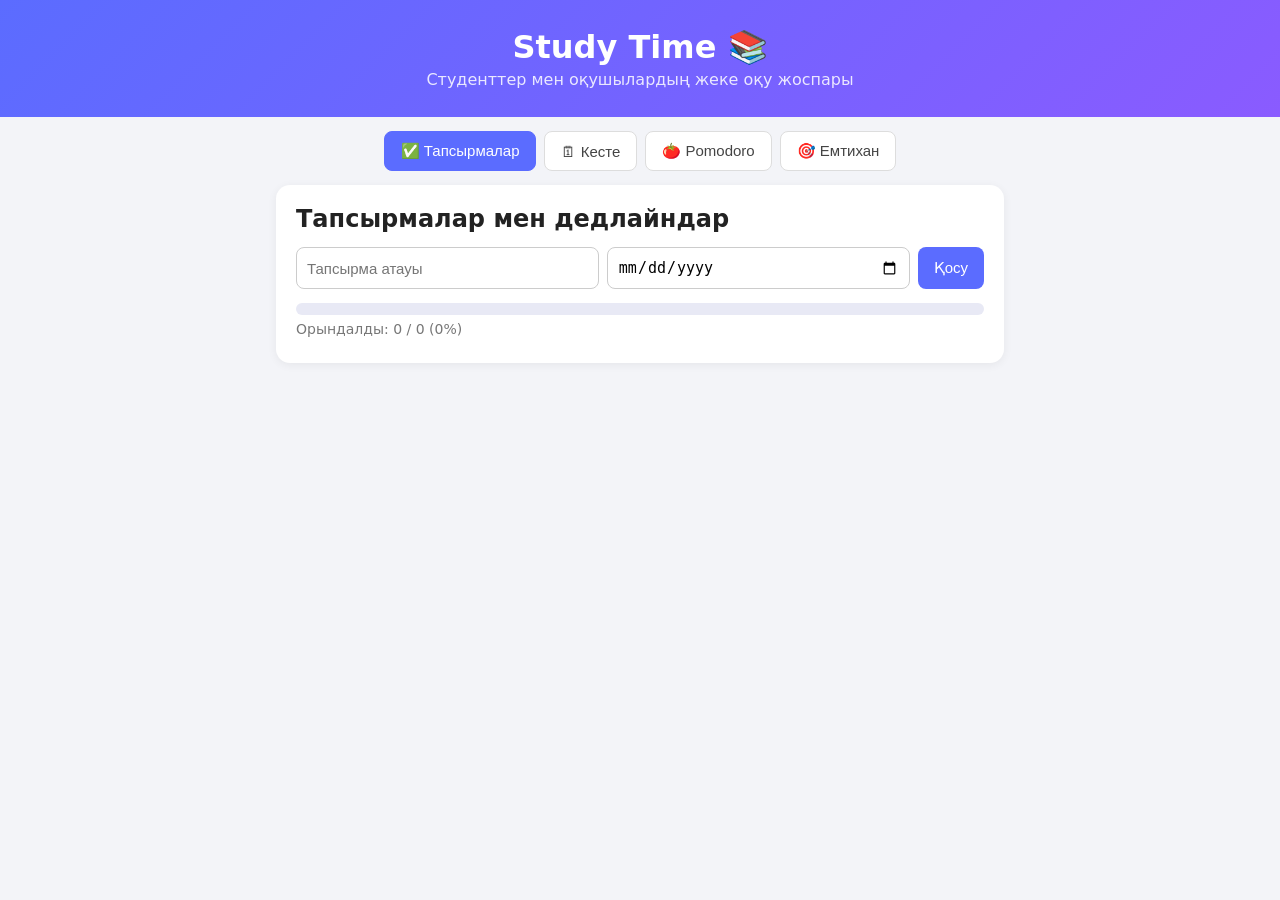
==== index.html @ 01453b01 "Add files via upload" ====
<!DOCTYPE html>
<html lang="kk">
<head>
  <meta charset="UTF-8">
  <meta name="viewport" content="width=device-width, initial-scale=1">
  <title>Study Time 📚</title>
  <link rel="stylesheet" href="style.css">
</head>
<body>
  <header>
    <h1>Study Time 📚</h1>
    <p>Студенттер мен оқушылардың жеке оқу жоспары</p>
  </header>

  <nav>
    <button data-tab="tasks" class="active">✅ Тапсырмалар</button>
    <button data-tab="schedule">🗓 Кесте</button>
    <button data-tab="pomodoro">🍅 Pomodoro</button>
    <button data-tab="exams">🎯 Емтихан</button>
  </nav>

  <main>
    <!-- Тапсырмалар және дедлайндар -->
    <section id="tasks" class="tab active">
      <h2>Тапсырмалар мен дедлайндар</h2>
      <div class="row">
        <input id="taskTitle" placeholder="Тапсырма атауы">
        <input id="taskDate" type="date">
        <button id="addTask">Қосу</button>
      </div>
      <div class="bar"><div id="taskBar"></div></div>
      <p id="taskStat" class="muted"></p>
      <ul id="taskList"></ul>
    </section>

    <!-- Сабақ кестесі -->
    <section id="schedule" class="tab">
      <h2>Сабақ кестесі</h2>
      <div class="row">
        <select id="schDay">
          <option>Дүйсенбі</option><option>Сейсенбі</option><option>Сәрсенбі</option>
          <option>Бейсенбі</option><option>Жұма</option><option>Сенбі</option>
        </select>
        <input id="schTime" type="time">
        <input id="schSubject" placeholder="Пән">
        <button id="addLesson">Қосу</button>
      </div>
      <div id="scheduleGrid"></div>
    </section>

    <!-- Pomodoro -->
    <section id="pomodoro" class="tab">
      <h2>Pomodoro таймері</h2>
      <div class="row center">
        <button class="mode active" data-min="25">Жұмыс 25</button>
        <button class="mode" data-min="5">Үзіліс 5</button>
        <button class="mode" data-min="15">Ұзақ 15</button>
      </div>
      <div id="timer">25:00</div>
      <div class="row center">
        <button id="startBtn">▶ Бастау</button>
        <button id="resetBtn" class="ghost">⟲ Қайта</button>
      </div>
      <p class="muted center">Бүгін аяқталған сессия: <b id="sessions">0</b></p>
    </section>

    <!-- Емтихан прогресі -->
    <section id="exams" class="tab">
      <h2>Емтиханға дайындық</h2>
      <div class="row">
        <input id="exSubject" placeholder="Пән">
        <input id="exDate" type="date">
        <input id="exTopics" type="number" min="1" placeholder="Тақырып саны">
        <button id="addExam">Қосу</button>
      </div>
      <div id="examList"></div>
    </section>
  </main>

  <script src="script.js"></script>
</body>
</html>
---- style.css ----
* { box-sizing: border-box; margin: 0; padding: 0; }
body { font-family: system-ui, sans-serif; background: #f3f4f8; color: #222; min-height: 100vh; }
header { background: linear-gradient(135deg, #5b6cff, #8a5bff); color: #fff; text-align: center; padding: 28px 16px; }
header p { opacity: .85; margin-top: 4px; }
nav { display: flex; justify-content: center; flex-wrap: wrap; gap: 8px; padding: 14px; }
nav button { background: #fff; color: #444; border: 1px solid #ddd; }
nav button.active { background: #5b6cff; color: #fff; border-color: #5b6cff; }
main { max-width: 760px; margin: 0 auto; padding: 0 16px 40px; }
.tab { display: none; background: #fff; border-radius: 14px; padding: 20px; box-shadow: 0 2px 10px rgba(0,0,0,.06); }
.tab.active { display: block; }
h2 { margin-bottom: 14px; }
.row { display: flex; gap: 8px; flex-wrap: wrap; margin-bottom: 14px; }
.row.center { justify-content: center; }
input, select { padding: 10px; border: 1px solid #ccc; border-radius: 8px; font-size: 15px; flex: 1; min-width: 120px; }
button { padding: 10px 16px; border: none; border-radius: 8px; background: #5b6cff; color: #fff; font-size: 15px; cursor: pointer; }
button:hover { opacity: .9; }
button.ghost { background: #e8e9f5; color: #333; }
.mode { background: #e8e9f5; color: #333; }
.mode.active { background: #5b6cff; color: #fff; }
.muted { color: #777; font-size: 14px; margin: 6px 0; }
.center { text-align: center; }
ul { list-style: none; }
li { display: flex; align-items: center; gap: 10px; padding: 10px; border-bottom: 1px solid #eee; }
li.done span { text-decoration: line-through; color: #999; }
li span { flex: 1; }
li small { color: #888; }
li small.late { color: #e53935; font-weight: 600; }
li input[type=checkbox] { flex: none; min-width: 0; width: 18px; height: 18px; }
.del { background: none; color: #e53935; padding: 4px 8px; }
.bar { background: #e8e9f5; border-radius: 99px; height: 12px; overflow: hidden; }
.bar div { height: 100%; width: 0; background: #43c27a; transition: width .3s; }
#scheduleGrid { display: grid; grid-template-columns: repeat(auto-fit, minmax(200px, 1fr)); gap: 12px; }
.day { background: #f7f8ff; border-radius: 10px; padding: 12px; }
.day h3 { font-size: 15px; margin-bottom: 8px; color: #5b6cff; }
.lesson { display: flex; justify-content: space-between; font-size: 14px; padding: 4px 0; }
#timer { font-size: 72px; font-weight: 700; text-align: center; margin: 20px 0; font-variant-numeric: tabular-nums; }
.exam { background: #f7f8ff; border-radius: 10px; padding: 14px; margin-bottom: 12px; }
.exam .top { display: flex; justify-content: space-between; align-items: center; margin-bottom: 8px; }
.exam .row { margin: 10px 0 0; }
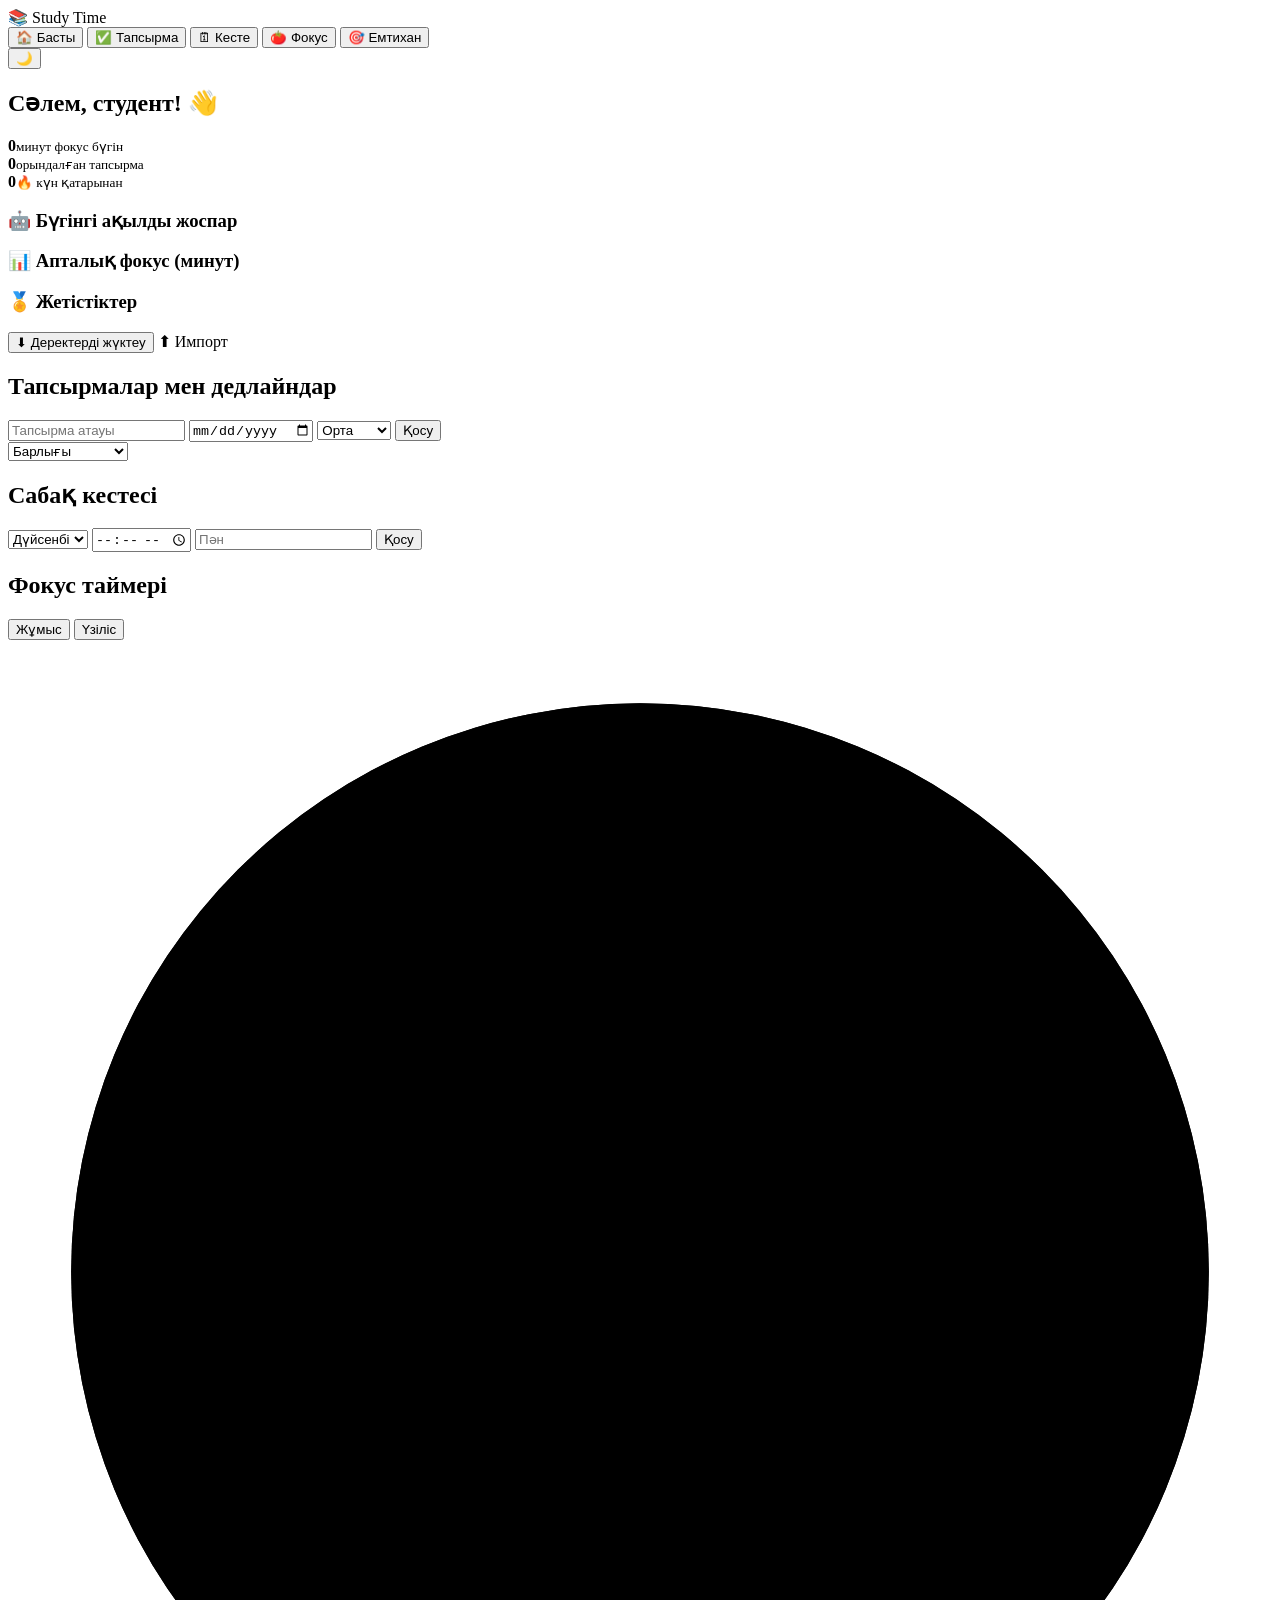
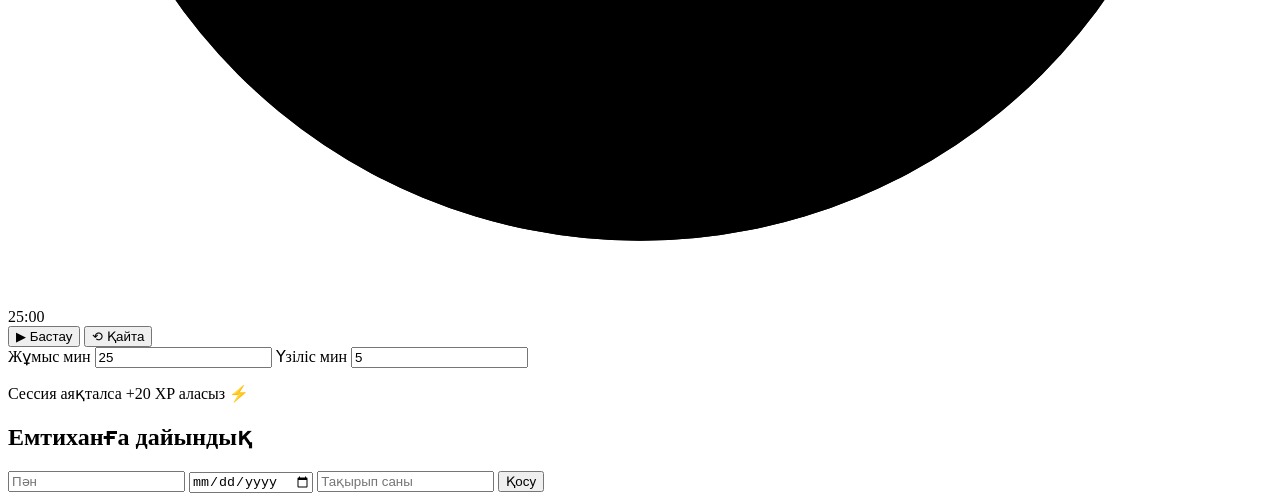
==== commit e6b2e96f: "Rename index (1).html to index.html" ====
--- a/index.html
+++ b/index.html
@@ -1,82 +1,113 @@
 <!DOCTYPE html>
 <html lang="kk">
 <head>
-  <meta charset="UTF-8">
-  <meta name="viewport" content="width=device-width, initial-scale=1">
-  <title>Study Time 📚</title>
-  <link rel="stylesheet" href="style.css">
+<meta charset="UTF-8">
+<meta name="viewport" content="width=device-width, initial-scale=1">
+<title>Study Time 📚</title>
+<link rel="stylesheet" href="style.css">
 </head>
 <body>
-  <header>
-    <h1>Study Time 📚</h1>
-    <p>Студенттер мен оқушылардың жеке оқу жоспары</p>
-  </header>
+<aside>
+  <div class="logo">📚 Study Time</div>
+  <nav>
+    <button data-t="home" class="on">🏠 <span>Басты</span></button>
+    <button data-t="tasks">✅ <span>Тапсырма</span></button>
+    <button data-t="sched">🗓 <span>Кесте</span></button>
+    <button data-t="focus">🍅 <span>Фокус</span></button>
+    <button data-t="exams">🎯 <span>Емтихан</span></button>
+  </nav>
+  <button id="theme" class="ghost">🌙</button>
+</aside>
 
-  <nav>
-    <button data-tab="tasks" class="active">✅ Тапсырмалар</button>
-    <button data-tab="schedule">🗓 Кесте</button>
-    <button data-tab="pomodoro">🍅 Pomodoro</button>
-    <button data-tab="exams">🎯 Емтихан</button>
-  </nav>
+<main>
+  <!-- Басты бет -->
+  <section id="home" class="tab on">
+    <div class="card hero">
+      <div><h2>Сәлем, студент! 👋</h2><p id="lvl"></p></div>
+      <div class="bar"><div id="xpbar"></div></div>
+    </div>
+    <div class="stats">
+      <div class="card"><b id="sFocus">0</b><small>минут фокус бүгін</small></div>
+      <div class="card"><b id="sDone">0</b><small>орындалған тапсырма</small></div>
+      <div class="card"><b id="sStreak">0</b><small>🔥 күн қатарынан</small></div>
+    </div>
+    <div class="card"><h3>🤖 Бүгінгі ақылды жоспар</h3><ul id="plan"></ul></div>
+    <div class="card"><h3>📊 Апталық фокус (минут)</h3><div id="chart"></div></div>
+    <div class="card"><h3>🏅 Жетістіктер</h3><div id="badges"></div></div>
+    <div class="row">
+      <button id="exp" class="ghost">⬇ Деректерді жүктеу</button>
+      <label class="btn ghost">⬆ Импорт<input type="file" id="imp" accept=".json" hidden></label>
+    </div>
+  </section>
 
-  <main>
-    <!-- Тапсырмалар және дедлайндар -->
-    <section id="tasks" class="tab active">
+  <!-- Тапсырмалар -->
+  <section id="tasks" class="tab">
+    <div class="card">
       <h2>Тапсырмалар мен дедлайндар</h2>
       <div class="row">
-        <input id="taskTitle" placeholder="Тапсырма атауы">
-        <input id="taskDate" type="date">
+        <input id="tTitle" placeholder="Тапсырма атауы">
+        <input id="tDate" type="date">
+        <select id="tPrio"><option value="h">Жоғары</option><option value="m" selected>Орта</option><option value="l">Төмен</option></select>
         <button id="addTask">Қосу</button>
       </div>
-      <div class="bar"><div id="taskBar"></div></div>
-      <p id="taskStat" class="muted"></p>
+      <select id="filter"><option value="all">Барлығы</option><option value="active">Орындалмаған</option><option value="done">Орындалған</option></select>
       <ul id="taskList"></ul>
-    </section>
+    </div>
+  </section>
 
-    <!-- Сабақ кестесі -->
-    <section id="schedule" class="tab">
+  <!-- Кесте -->
+  <section id="sched" class="tab">
+    <div class="card">
       <h2>Сабақ кестесі</h2>
       <div class="row">
-        <select id="schDay">
-          <option>Дүйсенбі</option><option>Сейсенбі</option><option>Сәрсенбі</option>
-          <option>Бейсенбі</option><option>Жұма</option><option>Сенбі</option>
-        </select>
-        <input id="schTime" type="time">
-        <input id="schSubject" placeholder="Пән">
-        <button id="addLesson">Қосу</button>
+        <select id="sDay"><option>Дүйсенбі</option><option>Сейсенбі</option><option>Сәрсенбі</option><option>Бейсенбі</option><option>Жұма</option><option>Сенбі</option></select>
+        <input id="sTime" type="time">
+        <input id="sSub" placeholder="Пән">
+        <button id="addLes">Қосу</button>
       </div>
-      <div id="scheduleGrid"></div>
-    </section>
+      <div id="grid"></div>
+    </div>
+  </section>
 
-    <!-- Pomodoro -->
-    <section id="pomodoro" class="tab">
-      <h2>Pomodoro таймері</h2>
+  <!-- Фокус -->
+  <section id="focus" class="tab">
+    <div class="card center">
+      <h2>Фокус таймері</h2>
       <div class="row center">
-        <button class="mode active" data-min="25">Жұмыс 25</button>
-        <button class="mode" data-min="5">Үзіліс 5</button>
-        <button class="mode" data-min="15">Ұзақ 15</button>
+        <button class="mode on" data-m="w">Жұмыс</button>
+        <button class="mode" data-m="b">Үзіліс</button>
       </div>
-      <div id="timer">25:00</div>
+      <div class="ringbox">
+        <svg viewBox="0 0 200 200"><circle class="rbg" cx="100" cy="100" r="90"/><circle id="ring" cx="100" cy="100" r="90" transform="rotate(-90 100 100)"/></svg>
+        <div id="timer">25:00</div>
+      </div>
       <div class="row center">
-        <button id="startBtn">▶ Бастау</button>
-        <button id="resetBtn" class="ghost">⟲ Қайта</button>
+        <button id="start">▶ Бастау</button>
+        <button id="reset" class="ghost">⟲ Қайта</button>
       </div>
-      <p class="muted center">Бүгін аяқталған сессия: <b id="sessions">0</b></p>
-    </section>
+      <div class="row center">
+        <label>Жұмыс мин <input id="wMin" type="number" min="1" value="25"></label>
+        <label>Үзіліс мин <input id="bMin" type="number" min="1" value="5"></label>
+      </div>
+      <p class="muted">Сессия аяқталса +20 XP аласыз ⚡</p>
+    </div>
+  </section>
 
-    <!-- Емтихан прогресі -->
-    <section id="exams" class="tab">
+  <!-- Емтихан -->
+  <section id="exams" class="tab">
+    <div class="card">
       <h2>Емтиханға дайындық</h2>
       <div class="row">
-        <input id="exSubject" placeholder="Пән">
-        <input id="exDate" type="date">
-        <input id="exTopics" type="number" min="1" placeholder="Тақырып саны">
+        <input id="eSub" placeholder="Пән">
+        <input id="eDate" type="date">
+        <input id="eTop" type="number" min="1" placeholder="Тақырып саны">
         <button id="addExam">Қосу</button>
       </div>
       <div id="examList"></div>
-    </section>
-  </main>
-
-  <script src="script.js"></script>
+    </div>
+  </section>
+</main>
+<div id="toast"></div>
+<script src="script.js"></script>
 </body>
 </html>
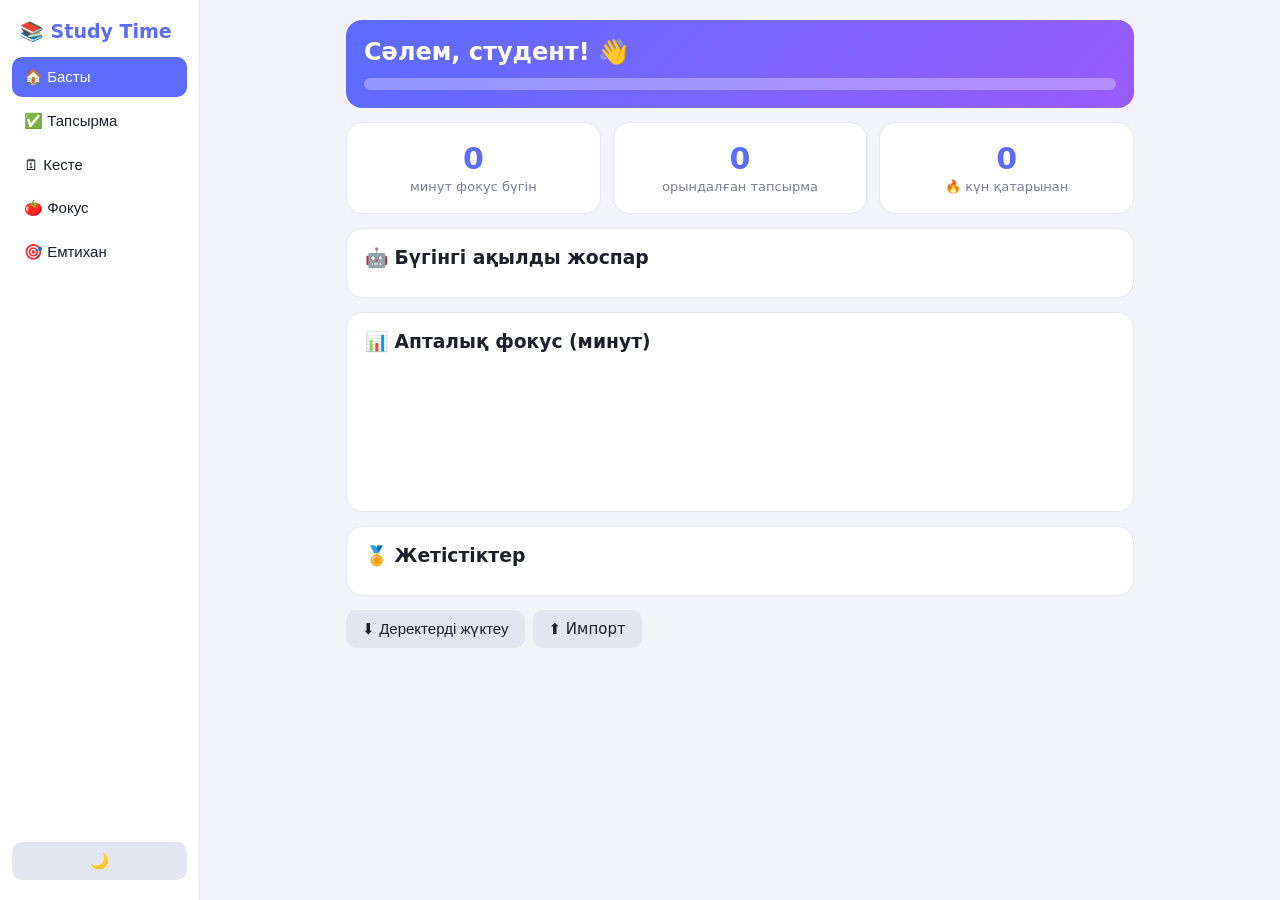
==== commit 2ee2865e: "Rename index (1).html to index.html" ====
--- a/index.html
+++ b/index.html
@@ -4,7 +4,7 @@
 <meta charset="UTF-8">
 <meta name="viewport" content="width=device-width, initial-scale=1">
 <title>Study Time 📚</title>
-<link rel="stylesheet" href="style.css">
+<link rel="stylesheet" href="app.css">
 </head>
 <body>
 <aside>
@@ -108,6 +108,6 @@
   </section>
 </main>
 <div id="toast"></div>
-<script src="script.js"></script>
+<script src="app.js"></script>
 </body>
 </html>
--- a/app.css
+++ b/app.css
@@ -0,0 +1,40 @@
+:root{--bg:#f3f4fa;--card:#fff;--tx:#1d1f2b;--mu:#7b7f93;--pr:#5b6cff;--br:#e3e5f1;--ok:#34c47c;--bad:#e5484d}
+[data-theme=dark]{--bg:#12141d;--card:#1c1f2e;--tx:#eceefb;--mu:#8e93ad;--br:#2b2f45}
+*{box-sizing:border-box;margin:0;padding:0}
+body{font-family:system-ui,sans-serif;background:var(--bg);color:var(--tx);display:flex;min-height:100vh}
+aside{width:200px;background:var(--card);border-right:1px solid var(--br);padding:20px 12px;display:flex;flex-direction:column;gap:14px;position:sticky;top:0;height:100vh}
+.logo{font-weight:800;font-size:19px;color:var(--pr);padding:0 8px}
+nav{display:flex;flex-direction:column;gap:4px;flex:1}
+nav button{background:none;color:var(--tx);text-align:left;padding:11px 12px}
+nav button.on{background:var(--pr);color:#fff}
+main{flex:1;max-width:820px;margin:0 auto;padding:20px 16px 90px}
+.tab{display:none;flex-direction:column;gap:14px}.tab.on{display:flex}
+.card{background:var(--card);border:1px solid var(--br);border-radius:16px;padding:18px}
+.hero{background:linear-gradient(135deg,#5b6cff,#9a5bff);color:#fff;border:0}
+.hero .bar{background:rgba(255,255,255,.3);margin-top:12px}
+h2{margin-bottom:12px}h3{margin-bottom:10px}
+.stats{display:grid;grid-template-columns:repeat(3,1fr);gap:12px}
+.stats .card{text-align:center}.stats b{display:block;font-size:30px;color:var(--pr)}
+small,.muted{color:var(--mu);font-size:13px}
+.row{display:flex;gap:8px;flex-wrap:wrap;margin-bottom:12px}.row.center{justify-content:center;align-items:center}
+input,select{padding:10px;border:1px solid var(--br);border-radius:10px;background:var(--bg);color:var(--tx);font-size:15px;flex:1;min-width:110px}
+button,.btn{padding:10px 16px;border:0;border-radius:10px;background:var(--pr);color:#fff;font-size:15px;cursor:pointer}
+button.ghost,.btn.ghost,.mode{background:var(--br);color:var(--tx)}.mode.on{background:var(--pr);color:#fff}
+.btn{display:inline-block}
+.bar{height:12px;background:var(--br);border-radius:99px;overflow:hidden}.bar div{height:100%;background:var(--ok);width:0;transition:width .4s}
+ul{list-style:none}li{display:flex;align-items:center;gap:10px;padding:10px 4px;border-bottom:1px solid var(--br)}
+li span{flex:1}li.done span{text-decoration:line-through;color:var(--mu)}li input[type=checkbox]{flex:none;min-width:0;width:18px;height:18px}
+.p{font-style:normal;font-size:12px;padding:2px 8px;border-radius:99px;background:var(--br)}.p.h{background:#ffe0e1;color:var(--bad)}.p.m{background:#fff1d6;color:#b7791f}.p.l{background:#dcf5e8;color:#1f8a55}
+.late{color:var(--bad);font-weight:700}.x{background:none;color:var(--bad);padding:4px 8px}
+#chart{display:flex;gap:10px;align-items:flex-end;height:130px}.col{flex:1;height:100%;display:flex;flex-direction:column;justify-content:flex-end;align-items:center;gap:4px}
+.col .bar2{width:100%;background:var(--pr);border-radius:6px 6px 0 0;min-height:3px;transition:height .4s}
+#badges{display:flex;flex-wrap:wrap;gap:8px}.b{padding:6px 12px;border-radius:99px;background:var(--br);opacity:.45;font-size:14px}.b.on{opacity:1;background:#fff1d6;color:#8a5a00}
+#grid{display:grid;grid-template-columns:repeat(auto-fit,minmax(190px,1fr));gap:10px}
+.day{background:var(--bg);border-radius:12px;padding:12px}.day h4{color:var(--pr);margin-bottom:6px}.les{display:flex;justify-content:space-between;font-size:14px;padding:3px 0}
+.center{text-align:center}.ringbox{position:relative;width:240px;margin:18px auto}
+#ring{fill:none;stroke:var(--pr);stroke-width:10;stroke-linecap:round;stroke-dasharray:565.5;stroke-dashoffset:0;transition:stroke-dashoffset .3s linear}.rbg{fill:none;stroke:var(--br);stroke-width:10}
+#timer{position:absolute;inset:0;display:flex;align-items:center;justify-content:center;font-size:52px;font-weight:700;font-variant-numeric:tabular-nums}
+label{display:flex;align-items:center;gap:6px;font-size:14px}label input{width:70px;min-width:0;flex:none}
+.ex{background:var(--bg);border-radius:12px;padding:14px;margin-bottom:10px}.ex .t{display:flex;justify-content:space-between;align-items:center;margin-bottom:8px}.ex .row{margin:10px 0 0;align-items:center}
+#toast{position:fixed;bottom:80px;left:50%;transform:translate(-50%,20px);background:#1d1f2b;color:#fff;padding:10px 18px;border-radius:99px;opacity:0;transition:.3s;pointer-events:none}#toast.show{opacity:1;transform:translate(-50%,0)}
+@media(max-width:700px){body{flex-direction:column}aside{width:100%;height:auto;position:fixed;bottom:0;top:auto;z-index:5;flex-direction:row;padding:6px;border-top:1px solid var(--br)}.logo,nav span{display:none}nav{flex-direction:row;justify-content:space-around}nav button{padding:10px 14px;font-size:20px}#theme{padding:8px}}
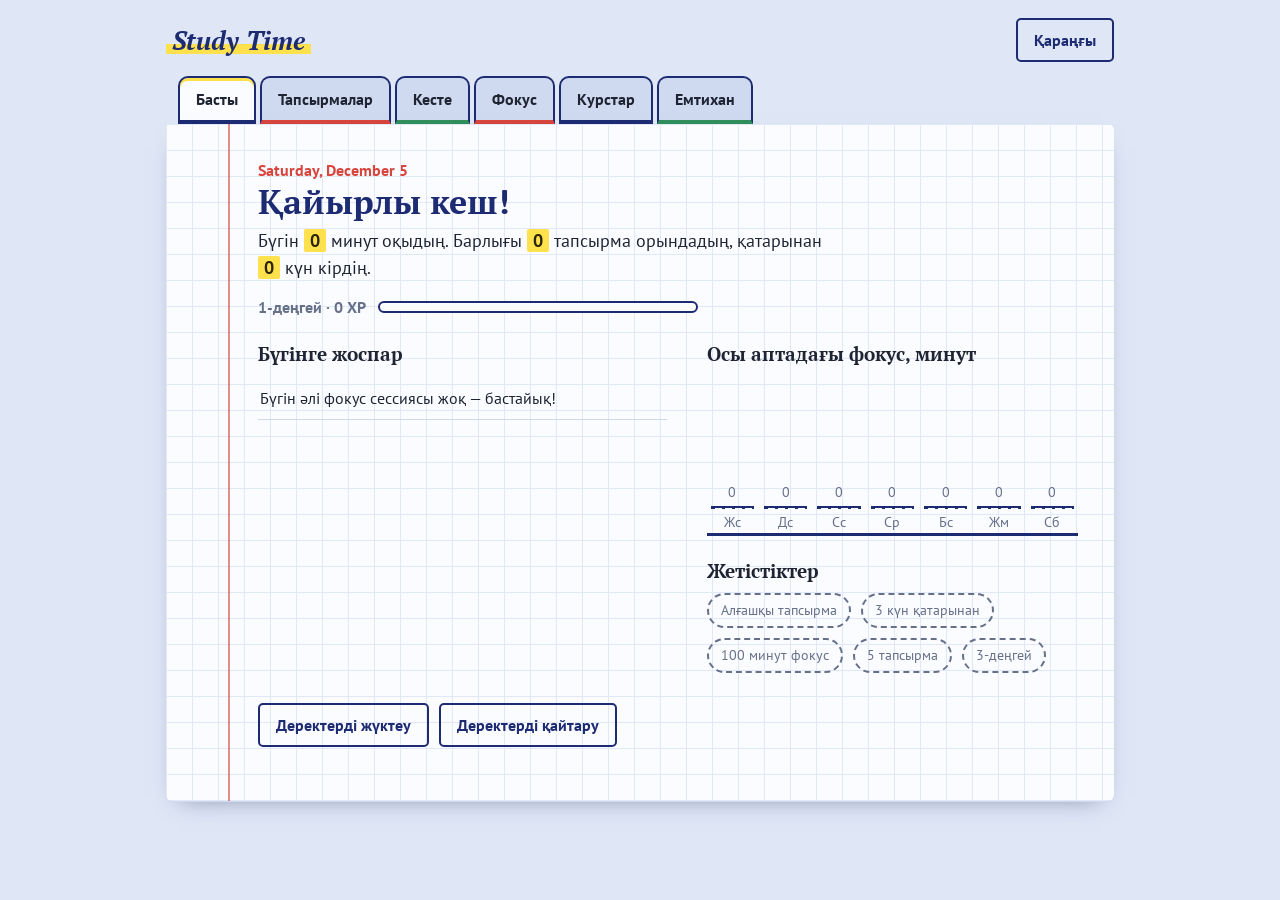
==== commit f2025b93: "Rename index (1).html to index.html" ====
--- a/index.html
+++ b/index.html
@@ -3,62 +3,65 @@
 <head>
 <meta charset="UTF-8">
 <meta name="viewport" content="width=device-width, initial-scale=1">
-<title>Study Time 📚</title>
+<title>Study Time</title>
+<link href="https://fonts.googleapis.com/css2?family=PT+Sans:wght@400;700&family=PT+Serif:ital,wght@0,700;1,700&display=swap" rel="stylesheet">
 <link rel="stylesheet" href="app.css">
 </head>
 <body>
-<aside>
-  <div class="logo">📚 Study Time</div>
+<div class="desk">
+  <header class="top">
+    <div class="logo">Study Time</div>
+    <button id="theme" class="ghost">Қараңғы</button>
+  </header>
   <nav>
-    <button data-t="home" class="on">🏠 <span>Басты</span></button>
-    <button data-t="tasks">✅ <span>Тапсырма</span></button>
-    <button data-t="sched">🗓 <span>Кесте</span></button>
-    <button data-t="focus">🍅 <span>Фокус</span></button>
-    <button data-t="exams">🎯 <span>Емтихан</span></button>
+    <button data-t="home" class="on">Басты</button>
+    <button data-t="tasks">Тапсырмалар</button>
+    <button data-t="sched">Кесте</button>
+    <button data-t="focus">Фокус</button>
+    <button data-t="courses">Курстар</button>
+    <button data-t="exams">Емтихан</button>
   </nav>
-  <button id="theme" class="ghost">🌙</button>
-</aside>
 
-<main>
-  <!-- Басты бет -->
-  <section id="home" class="tab on">
-    <div class="card hero">
-      <div><h2>Сәлем, студент! 👋</h2><p id="lvl"></p></div>
-      <div class="bar"><div id="xpbar"></div></div>
-    </div>
-    <div class="stats">
-      <div class="card"><b id="sFocus">0</b><small>минут фокус бүгін</small></div>
-      <div class="card"><b id="sDone">0</b><small>орындалған тапсырма</small></div>
-      <div class="card"><b id="sStreak">0</b><small>🔥 күн қатарынан</small></div>
-    </div>
-    <div class="card"><h3>🤖 Бүгінгі ақылды жоспар</h3><ul id="plan"></ul></div>
-    <div class="card"><h3>📊 Апталық фокус (минут)</h3><div id="chart"></div></div>
-    <div class="card"><h3>🏅 Жетістіктер</h3><div id="badges"></div></div>
-    <div class="row">
-      <button id="exp" class="ghost">⬇ Деректерді жүктеу</button>
-      <label class="btn ghost">⬆ Импорт<input type="file" id="imp" accept=".json" hidden></label>
-    </div>
-  </section>
+  <main class="sheet">
+    <section id="home" class="tab on">
+      <p class="date" id="today"></p>
+      <h1 id="hello">Сәлем!</h1>
+      <p class="sum">Бүгін <b id="sFocus">0</b> минут оқыдың. Барлығы <b id="sDone">0</b> тапсырма орындадың, қатарынан <b id="sStreak">0</b> күн кірдің.</p>
+      <div class="lvlrow"><span id="lvl"></span><div class="bar"><div id="xpbar"></div></div></div>
+      <div class="cols">
+        <div>
+          <h2>Бүгінге жоспар</h2>
+          <ul id="plan"></ul>
+        </div>
+        <div>
+          <h2>Осы аптадағы фокус, минут</h2>
+          <div id="chart"></div>
+          <h2>Жетістіктер</h2>
+          <div id="badges"></div>
+        </div>
+      </div>
+      <div class="row foot">
+        <button id="exp" class="ghost">Деректерді жүктеу</button>
+        <label class="btn ghost">Деректерді қайтару<input type="file" id="imp" accept=".json" hidden></label>
+      </div>
+    </section>
 
-  <!-- Тапсырмалар -->
-  <section id="tasks" class="tab">
-    <div class="card">
-      <h2>Тапсырмалар мен дедлайндар</h2>
+    <section id="tasks" class="tab">
+      <h1>Тапсырмалар</h1>
+      <p class="muted">Дедлайны бар істерді осында жаз, орындалғанын белгіле.</p>
       <div class="row">
-        <input id="tTitle" placeholder="Тапсырма атауы">
+        <input id="tTitle" placeholder="Не істеу керек?">
         <input id="tDate" type="date">
         <select id="tPrio"><option value="h">Жоғары</option><option value="m" selected>Орта</option><option value="l">Төмен</option></select>
         <button id="addTask">Қосу</button>
       </div>
       <select id="filter"><option value="all">Барлығы</option><option value="active">Орындалмаған</option><option value="done">Орындалған</option></select>
       <ul id="taskList"></ul>
-    </div>
-  </section>
+    </section>
 
-  <!-- Кесте -->
-  <section id="sched" class="tab">
-    <div class="card">
-      <h2>Сабақ кестесі</h2>
+    <section id="sched" class="tab">
+      <h1>Сабақ кестесі</h1>
+      <p class="muted">Күнді, уақытты және пәнді таңдап кестеге қос.</p>
       <div class="row">
         <select id="sDay"><option>Дүйсенбі</option><option>Сейсенбі</option><option>Сәрсенбі</option><option>Бейсенбі</option><option>Жұма</option><option>Сенбі</option></select>
         <input id="sTime" type="time">
@@ -66,13 +69,11 @@
         <button id="addLes">Қосу</button>
       </div>
       <div id="grid"></div>
-    </div>
-  </section>
+    </section>
 
-  <!-- Фокус -->
-  <section id="focus" class="tab">
-    <div class="card center">
-      <h2>Фокус таймері</h2>
+    <section id="focus" class="tab">
+      <h1>Фокус</h1>
+      <p class="muted">Бір сессия аяқталса, 20 XP аласың.</p>
       <div class="row center">
         <button class="mode on" data-m="w">Жұмыс</button>
         <button class="mode" data-m="b">Үзіліс</button>
@@ -86,17 +87,20 @@
         <button id="reset" class="ghost">⟲ Қайта</button>
       </div>
       <div class="row center">
-        <label>Жұмыс мин <input id="wMin" type="number" min="1" value="25"></label>
-        <label>Үзіліс мин <input id="bMin" type="number" min="1" value="5"></label>
+        <label>Жұмыс, мин <input id="wMin" type="number" min="1" value="25"></label>
+        <label>Үзіліс, мин <input id="bMin" type="number" min="1" value="5"></label>
       </div>
-      <p class="muted">Сессия аяқталса +20 XP аласыз ⚡</p>
-    </div>
-  </section>
+    </section>
 
-  <!-- Емтихан -->
-  <section id="exams" class="tab">
-    <div class="card">
-      <h2>Емтиханға дайындық</h2>
+    <section id="courses" class="tab">
+      <h1>Тіл курстары</h1>
+      <p class="muted">Тілді таңда, сөздерді карточкамен үйрен, сосын тест тапсыр.</p>
+      <div id="courseView"></div>
+    </section>
+
+    <section id="exams" class="tab">
+      <h1>Емтиханға дайындық</h1>
+      <p class="muted">Тақырып санын жаз, әр үйренген тақырыпты белгіле.</p>
       <div class="row">
         <input id="eSub" placeholder="Пән">
         <input id="eDate" type="date">
@@ -104,9 +108,9 @@
         <button id="addExam">Қосу</button>
       </div>
       <div id="examList"></div>
-    </div>
-  </section>
-</main>
+    </section>
+  </main>
+</div>
 <div id="toast"></div>
 <script src="app.js"></script>
 </body>
--- a/app.css
+++ b/app.css
@@ -1,40 +1,66 @@
-:root{--bg:#f3f4fa;--card:#fff;--tx:#1d1f2b;--mu:#7b7f93;--pr:#5b6cff;--br:#e3e5f1;--ok:#34c47c;--bad:#e5484d}
-[data-theme=dark]{--bg:#12141d;--card:#1c1f2e;--tx:#eceefb;--mu:#8e93ad;--br:#2b2f45}
+:root{--desk:#dfe7f7;--paper:#fbfcff;--grid:#e1e9f8;--line:#cfdaf0;--ink:#1d2b73;--on:#fff;--text:#1f2433;--pencil:#667089;--hl:#ffe14d;--red:#d8453d;--green:#2f8f5b}
+[data-theme=dark]{--desk:#0a0f1d;--paper:#111a2e;--grid:#1a2745;--line:#26335a;--ink:#a9bcff;--on:#0a0f1d;--text:#e8ecfa;--pencil:#8c95b0;--red:#ff7a70;--green:#5fd29a}
 *{box-sizing:border-box;margin:0;padding:0}
-body{font-family:system-ui,sans-serif;background:var(--bg);color:var(--tx);display:flex;min-height:100vh}
-aside{width:200px;background:var(--card);border-right:1px solid var(--br);padding:20px 12px;display:flex;flex-direction:column;gap:14px;position:sticky;top:0;height:100vh}
-.logo{font-weight:800;font-size:19px;color:var(--pr);padding:0 8px}
-nav{display:flex;flex-direction:column;gap:4px;flex:1}
-nav button{background:none;color:var(--tx);text-align:left;padding:11px 12px}
-nav button.on{background:var(--pr);color:#fff}
-main{flex:1;max-width:820px;margin:0 auto;padding:20px 16px 90px}
-.tab{display:none;flex-direction:column;gap:14px}.tab.on{display:flex}
-.card{background:var(--card);border:1px solid var(--br);border-radius:16px;padding:18px}
-.hero{background:linear-gradient(135deg,#5b6cff,#9a5bff);color:#fff;border:0}
-.hero .bar{background:rgba(255,255,255,.3);margin-top:12px}
-h2{margin-bottom:12px}h3{margin-bottom:10px}
-.stats{display:grid;grid-template-columns:repeat(3,1fr);gap:12px}
-.stats .card{text-align:center}.stats b{display:block;font-size:30px;color:var(--pr)}
-small,.muted{color:var(--mu);font-size:13px}
-.row{display:flex;gap:8px;flex-wrap:wrap;margin-bottom:12px}.row.center{justify-content:center;align-items:center}
-input,select{padding:10px;border:1px solid var(--br);border-radius:10px;background:var(--bg);color:var(--tx);font-size:15px;flex:1;min-width:110px}
-button,.btn{padding:10px 16px;border:0;border-radius:10px;background:var(--pr);color:#fff;font-size:15px;cursor:pointer}
-button.ghost,.btn.ghost,.mode{background:var(--br);color:var(--tx)}.mode.on{background:var(--pr);color:#fff}
+body{font:16px/1.5 "PT Sans",system-ui,sans-serif;background:var(--desk);color:var(--text)}
+.desk{max-width:980px;margin:0 auto;padding:18px 16px 40px}
+.top{display:flex;justify-content:space-between;align-items:center;margin-bottom:14px}
+.logo{font:italic 700 26px "PT Serif",Georgia,serif;color:var(--ink);background:linear-gradient(transparent 62%,var(--hl) 62% 90%,transparent 90%);padding:0 6px}
+nav{display:flex;gap:4px;padding-left:12px}
+nav button{background:var(--line);color:var(--text);border-radius:10px 10px 0 0;padding:9px 16px;border-bottom:4px solid var(--ink)}
+nav button:nth-child(2n){border-bottom-color:var(--red)}nav button:nth-child(3n){border-bottom-color:var(--green)}
+nav button.on{background:var(--paper);box-shadow:inset 0 3px 0 var(--hl);font-weight:700}
+.sheet{position:relative;background-color:var(--paper);background-image:linear-gradient(var(--grid) 1px,transparent 1px),linear-gradient(90deg,var(--grid) 1px,transparent 1px);background-size:26px 26px;border-radius:3px 6px 6px 6px;box-shadow:0 1px 0 var(--line),0 10px 24px -14px rgba(10,20,60,.5);padding:34px 36px 40px 92px;min-height:70vh}
+.sheet::before{content:"";position:absolute;left:62px;top:0;bottom:0;width:2px;background:var(--red);opacity:.6}
+.tab{display:none}.tab.on{display:block}
+h1{font:700 34px/1.15 "PT Serif",Georgia,serif;color:var(--ink);margin-bottom:6px}
+h2{font:700 19px "PT Serif",Georgia,serif;margin:22px 0 10px}
+.date{color:var(--red);font-weight:700;text-transform:capitalize}
+.sum{font-size:18px;max-width:58ch;margin:6px 0 14px}.sum b{background:var(--hl);color:#2b2400;padding:0 6px;border-radius:2px}
+.lvlrow{display:flex;align-items:center;gap:12px;color:var(--pencil);font-weight:700}.lvlrow .bar{flex:1;max-width:320px}
+.cols{display:grid;grid-template-columns:1.1fr 1fr;gap:12px 40px}
+.muted,small{color:var(--pencil);font-size:14px}.muted{margin-bottom:16px}
+.row{display:flex;gap:10px;flex-wrap:wrap;margin:14px 0}.row.center{justify-content:center;align-items:center}.foot{margin-top:30px}
+input,select{font:inherit;color:var(--text);background:transparent;border:0;border-bottom:2px solid var(--ink);padding:8px 4px;flex:1;min-width:120px;border-radius:0}
+input:focus-visible,select:focus-visible,button:focus-visible{outline:3px solid var(--hl);outline-offset:2px}
+button,.btn{font:inherit;font-weight:700;cursor:pointer;background:var(--ink);color:var(--on);border:2px solid var(--ink);border-radius:5px;padding:8px 16px}
+button:active{transform:translateY(1px)}
+button.ghost,.btn.ghost,.mode{background:transparent;color:var(--ink)}.mode.on{background:var(--ink);color:var(--on)}
 .btn{display:inline-block}
-.bar{height:12px;background:var(--br);border-radius:99px;overflow:hidden}.bar div{height:100%;background:var(--ok);width:0;transition:width .4s}
-ul{list-style:none}li{display:flex;align-items:center;gap:10px;padding:10px 4px;border-bottom:1px solid var(--br)}
-li span{flex:1}li.done span{text-decoration:line-through;color:var(--mu)}li input[type=checkbox]{flex:none;min-width:0;width:18px;height:18px}
-.p{font-style:normal;font-size:12px;padding:2px 8px;border-radius:99px;background:var(--br)}.p.h{background:#ffe0e1;color:var(--bad)}.p.m{background:#fff1d6;color:#b7791f}.p.l{background:#dcf5e8;color:#1f8a55}
-.late{color:var(--bad);font-weight:700}.x{background:none;color:var(--bad);padding:4px 8px}
-#chart{display:flex;gap:10px;align-items:flex-end;height:130px}.col{flex:1;height:100%;display:flex;flex-direction:column;justify-content:flex-end;align-items:center;gap:4px}
-.col .bar2{width:100%;background:var(--pr);border-radius:6px 6px 0 0;min-height:3px;transition:height .4s}
-#badges{display:flex;flex-wrap:wrap;gap:8px}.b{padding:6px 12px;border-radius:99px;background:var(--br);opacity:.45;font-size:14px}.b.on{opacity:1;background:#fff1d6;color:#8a5a00}
-#grid{display:grid;grid-template-columns:repeat(auto-fit,minmax(190px,1fr));gap:10px}
-.day{background:var(--bg);border-radius:12px;padding:12px}.day h4{color:var(--pr);margin-bottom:6px}.les{display:flex;justify-content:space-between;font-size:14px;padding:3px 0}
-.center{text-align:center}.ringbox{position:relative;width:240px;margin:18px auto}
-#ring{fill:none;stroke:var(--pr);stroke-width:10;stroke-linecap:round;stroke-dasharray:565.5;stroke-dashoffset:0;transition:stroke-dashoffset .3s linear}.rbg{fill:none;stroke:var(--br);stroke-width:10}
-#timer{position:absolute;inset:0;display:flex;align-items:center;justify-content:center;font-size:52px;font-weight:700;font-variant-numeric:tabular-nums}
-label{display:flex;align-items:center;gap:6px;font-size:14px}label input{width:70px;min-width:0;flex:none}
-.ex{background:var(--bg);border-radius:12px;padding:14px;margin-bottom:10px}.ex .t{display:flex;justify-content:space-between;align-items:center;margin-bottom:8px}.ex .row{margin:10px 0 0;align-items:center}
-#toast{position:fixed;bottom:80px;left:50%;transform:translate(-50%,20px);background:#1d1f2b;color:#fff;padding:10px 18px;border-radius:99px;opacity:0;transition:.3s;pointer-events:none}#toast.show{opacity:1;transform:translate(-50%,0)}
-@media(max-width:700px){body{flex-direction:column}aside{width:100%;height:auto;position:fixed;bottom:0;top:auto;z-index:5;flex-direction:row;padding:6px;border-top:1px solid var(--br)}.logo,nav span{display:none}nav{flex-direction:row;justify-content:space-around}nav button{padding:10px 14px;font-size:20px}#theme{padding:8px}}
+.bar{height:12px;border:2px solid var(--ink);border-radius:99px;overflow:hidden;background:var(--paper)}.bar div{height:100%;width:0;background:repeating-linear-gradient(135deg,var(--ink) 0 4px,var(--hl) 4px 8px);transition:width .4s}
+ul{list-style:none}
+li{display:flex;align-items:center;gap:12px;min-height:44px;padding:6px 2px;border-bottom:1px solid var(--line)}li span{flex:1}
+li.done span{text-decoration:line-through;text-decoration-color:var(--red);text-decoration-thickness:2px;color:var(--pencil)}
+li input[type=checkbox]{appearance:none;flex:none;min-width:0;width:22px;height:22px;border:2px solid var(--ink);border-radius:4px;padding:0;cursor:pointer;background:var(--paper)}
+li input[type=checkbox]:checked{background:var(--ink) url("data:image/svg+xml,%3Csvg xmlns='http://www.w3.org/2000/svg' viewBox='0 0 16 16'%3E%3Cpath d='M3 8.5l3.2 3L13 4.5' fill='none' stroke='white' stroke-width='2.4'/%3E%3C/svg%3E") center/16px no-repeat}
+.p{font-style:normal;font-size:13px;padding:1px 7px;border-radius:2px}.p.h{background:var(--hl);color:#2b2400;font-weight:700}.p.m{color:var(--ink)}.p.l{color:var(--pencil)}
+.late{color:var(--red);font-weight:700}.x{background:none;border:0;color:var(--red);padding:2px 8px;font-size:16px}
+#chart{display:flex;gap:10px;align-items:flex-end;height:160px;border-bottom:3px solid var(--ink);padding:0 4px}
+.col{flex:1;height:100%;display:flex;flex-direction:column;justify-content:flex-end;align-items:center;gap:3px}
+.bar2{width:100%;min-height:3px;border:2px solid var(--ink);border-bottom:0;background:repeating-linear-gradient(135deg,var(--ink) 0 2px,transparent 2px 7px);transition:height .4s}
+#badges{display:flex;flex-wrap:wrap;gap:10px}
+.b{padding:5px 12px;border:2px dashed var(--pencil);border-radius:99px;color:var(--pencil);font-size:14px}
+.b.on{border:2px solid var(--ink);background:var(--hl);color:#2b2400;font-weight:700;transform:rotate(-2deg)}.b.on:nth-child(even){transform:rotate(1.6deg)}
+#grid{display:grid;grid-template-columns:repeat(auto-fit,minmax(200px,1fr));gap:16px}
+.day{border:2px solid var(--ink);background:var(--paper);border-radius:3px}.day h4{background:var(--ink);color:var(--on);padding:6px 12px;font-family:"PT Serif",Georgia,serif}
+.les{display:flex;justify-content:space-between;align-items:center;padding:5px 12px;border-bottom:1px solid var(--line);font-size:15px}.day:empty{display:none}
+.center{text-align:center}
+.ringbox{position:relative;width:250px;margin:20px auto}
+#ring{fill:none;stroke:var(--ink);stroke-width:9;stroke-linecap:round;stroke-dasharray:565.5;transition:stroke-dashoffset .3s linear}
+.rbg{fill:none;stroke:var(--line);stroke-width:9;stroke-dasharray:2 9.9}
+#timer{position:absolute;inset:0;display:flex;align-items:center;justify-content:center;font:700 54px "PT Serif",Georgia,serif;font-variant-numeric:tabular-nums;color:var(--ink)}
+label{display:flex;align-items:center;gap:8px;font-size:15px}label input{width:70px;min-width:0;flex:none;text-align:center}
+.ex{border:2px solid var(--ink);background:var(--paper);padding:14px 16px;margin-bottom:16px;border-radius:3px;box-shadow:5px 5px 0 var(--hl)}
+.ex .t{display:flex;justify-content:space-between;align-items:center;gap:10px;margin-bottom:10px}.ex .t b{flex:1;font:700 19px "PT Serif",Georgia,serif}.ex .row{margin:10px 0 0;align-items:center}
+#courseView{display:flex;flex-direction:column;gap:14px}
+.lang{background:var(--paper);border:2px solid var(--ink);border-left:16px solid var(--ink);border-radius:3px;padding:14px 16px;cursor:pointer;display:flex;flex-direction:column;gap:8px;font-size:18px}
+.lang:nth-child(2){border-left-color:var(--red)}.lang:nth-child(3){border-left-color:var(--green)}.lang:hover{box-shadow:5px 5px 0 var(--hl)}
+.les2{display:flex;justify-content:space-between;align-items:center;gap:10px;flex-wrap:wrap;padding:10px 4px;border-bottom:1px solid var(--line)}.les2 span{flex:1}
+.flash{min-height:170px;display:flex;flex-direction:column;align-items:center;justify-content:center;gap:6px;text-align:center;cursor:pointer;font:700 36px "PT Serif",Georgia,serif;color:var(--ink);background:#fff repeating-linear-gradient(transparent 0 31px,var(--line) 31px 32px);border:2px solid var(--ink);border-top:6px solid var(--red);border-radius:3px;box-shadow:5px 5px 0 var(--hl)}
+[data-theme=dark] .flash{background-color:var(--paper)}
+.opt{background:var(--paper);color:var(--text);text-align:left;font-weight:400}.opt.ok{background:var(--green);border-color:var(--green);color:#fff}.opt.bad{background:var(--red);border-color:var(--red);color:#fff}
+#toast{position:fixed;bottom:84px;left:50%;transform:translate(-50%,14px);background:var(--hl);color:#2b2400;border:2px solid #2b2400;font-weight:700;padding:8px 18px;border-radius:4px;opacity:0;transition:.25s;pointer-events:none;z-index:9}#toast.show{opacity:1;transform:translate(-50%,0)}
+@media(max-width:720px){.desk{padding:10px 8px 80px}.top{padding:0 6px}
+nav{position:fixed;bottom:0;left:0;right:0;z-index:8;background:var(--paper);border-top:2px solid var(--ink);padding:4px;gap:0;justify-content:space-around}
+nav button{background:none;border:0;border-radius:6px;padding:10px 6px;font-size:13px}nav button.on{background:var(--hl);color:#2b2400;box-shadow:none}
+.sheet{padding:24px 16px 32px 34px}.sheet::before{left:18px}.cols{grid-template-columns:1fr}h1{font-size:28px}}
+@media(prefers-reduced-motion:reduce){*{transition:none!important}}
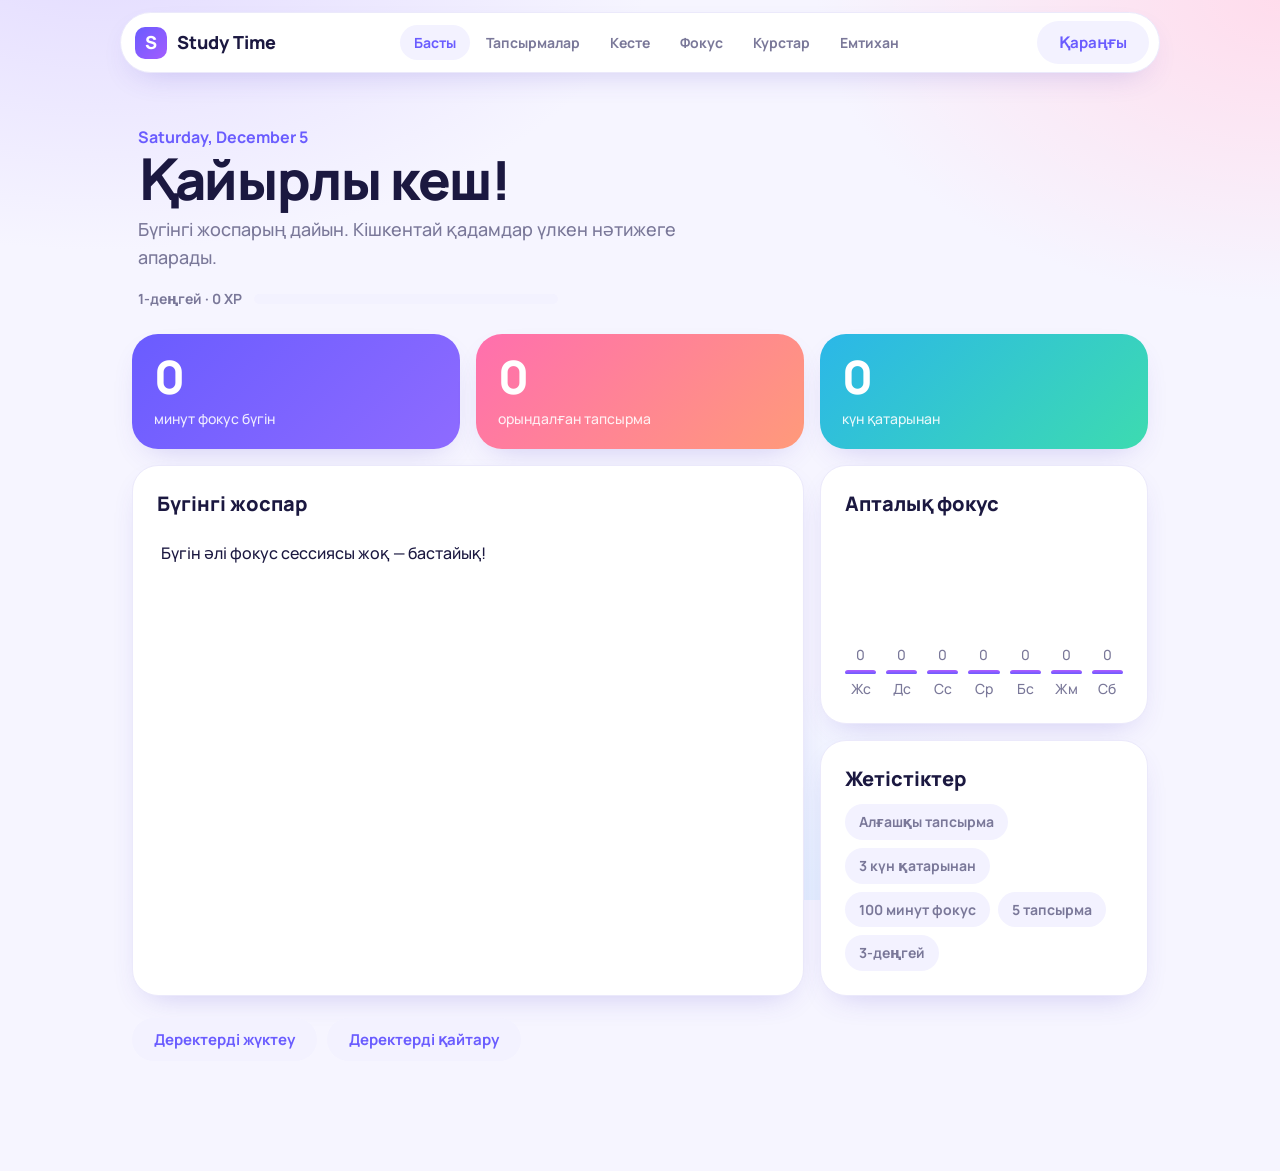
==== commit 0a539d87: "Rename index (3).html to index.html" ====
--- a/index.html
+++ b/index.html
@@ -4,15 +4,12 @@
 <meta charset="UTF-8">
 <meta name="viewport" content="width=device-width, initial-scale=1">
 <title>Study Time</title>
-<link href="https://fonts.googleapis.com/css2?family=PT+Sans:wght@400;700&family=PT+Serif:ital,wght@0,700;1,700&display=swap" rel="stylesheet">
+<link href="https://fonts.googleapis.com/css2?family=Manrope:wght@500;600;700;800&display=swap" rel="stylesheet">
 <link rel="stylesheet" href="app.css">
 </head>
 <body>
-<div class="desk">
-  <header class="top">
-    <div class="logo">Study Time</div>
-    <button id="theme" class="ghost">Қараңғы</button>
-  </header>
+<header class="top">
+  <div class="brand"><span class="mark">S</span>Study Time</div>
   <nav>
     <button data-t="home" class="on">Басты</button>
     <button data-t="tasks">Тапсырмалар</button>
@@ -21,96 +18,95 @@
     <button data-t="courses">Курстар</button>
     <button data-t="exams">Емтихан</button>
   </nav>
+  <button id="theme" class="ghost">Қараңғы</button>
+</header>
 
-  <main class="sheet">
-    <section id="home" class="tab on">
+<main>
+  <section id="home" class="tab on">
+    <div class="hero">
       <p class="date" id="today"></p>
       <h1 id="hello">Сәлем!</h1>
-      <p class="sum">Бүгін <b id="sFocus">0</b> минут оқыдың. Барлығы <b id="sDone">0</b> тапсырма орындадың, қатарынан <b id="sStreak">0</b> күн кірдің.</p>
+      <p class="lead">Бүгінгі жоспарың дайын. Кішкентай қадамдар үлкен нәтижеге апарады.</p>
       <div class="lvlrow"><span id="lvl"></span><div class="bar"><div id="xpbar"></div></div></div>
-      <div class="cols">
-        <div>
-          <h2>Бүгінге жоспар</h2>
-          <ul id="plan"></ul>
-        </div>
-        <div>
-          <h2>Осы аптадағы фокус, минут</h2>
-          <div id="chart"></div>
-          <h2>Жетістіктер</h2>
-          <div id="badges"></div>
-        </div>
-      </div>
-      <div class="row foot">
-        <button id="exp" class="ghost">Деректерді жүктеу</button>
-        <label class="btn ghost">Деректерді қайтару<input type="file" id="imp" accept=".json" hidden></label>
-      </div>
-    </section>
+    </div>
+    <div class="bento">
+      <div class="tile t1"><b id="sFocus">0</b><small>минут фокус бүгін</small></div>
+      <div class="tile t2"><b id="sDone">0</b><small>орындалған тапсырма</small></div>
+      <div class="tile t3"><b id="sStreak">0</b><small>күн қатарынан</small></div>
+      <div class="card plan"><h2>Бүгінгі жоспар</h2><ul id="plan"></ul></div>
+      <div class="card"><h2>Апталық фокус</h2><div id="chart"></div></div>
+      <div class="card"><h2>Жетістіктер</h2><div id="badges"></div></div>
+    </div>
+    <div class="row foot">
+      <button id="exp" class="ghost">Деректерді жүктеу</button>
+      <label class="btn ghost">Деректерді қайтару<input type="file" id="imp" accept=".json" hidden></label>
+    </div>
+  </section>
 
-    <section id="tasks" class="tab">
-      <h1>Тапсырмалар</h1>
-      <p class="muted">Дедлайны бар істерді осында жаз, орындалғанын белгіле.</p>
-      <div class="row">
-        <input id="tTitle" placeholder="Не істеу керек?">
-        <input id="tDate" type="date">
-        <select id="tPrio"><option value="h">Жоғары</option><option value="m" selected>Орта</option><option value="l">Төмен</option></select>
-        <button id="addTask">Қосу</button>
-      </div>
-      <select id="filter"><option value="all">Барлығы</option><option value="active">Орындалмаған</option><option value="done">Орындалған</option></select>
-      <ul id="taskList"></ul>
-    </section>
+  <section id="tasks" class="tab"><div class="card">
+    <h1>Тапсырмалар</h1>
+    <p class="muted">Дедлайны бар істерді осында жаз, орындалғанын белгіле.</p>
+    <div class="row">
+      <input id="tTitle" placeholder="Не істеу керек?">
+      <input id="tDate" type="date">
+      <select id="tPrio"><option value="h">Жоғары</option><option value="m" selected>Орта</option><option value="l">Төмен</option></select>
+      <button id="addTask">Қосу</button>
+    </div>
+    <select id="filter"><option value="all">Барлығы</option><option value="active">Орындалмаған</option><option value="done">Орындалған</option></select>
+    <ul id="taskList"></ul>
+  </div></section>
 
-    <section id="sched" class="tab">
-      <h1>Сабақ кестесі</h1>
-      <p class="muted">Күнді, уақытты және пәнді таңдап кестеге қос.</p>
-      <div class="row">
-        <select id="sDay"><option>Дүйсенбі</option><option>Сейсенбі</option><option>Сәрсенбі</option><option>Бейсенбі</option><option>Жұма</option><option>Сенбі</option></select>
-        <input id="sTime" type="time">
-        <input id="sSub" placeholder="Пән">
-        <button id="addLes">Қосу</button>
-      </div>
-      <div id="grid"></div>
-    </section>
+  <section id="sched" class="tab"><div class="card">
+    <h1>Сабақ кестесі</h1>
+    <p class="muted">Күнді, уақытты және пәнді таңдап кестеге қос.</p>
+    <div class="row">
+      <select id="sDay"><option>Дүйсенбі</option><option>Сейсенбі</option><option>Сәрсенбі</option><option>Бейсенбі</option><option>Жұма</option><option>Сенбі</option></select>
+      <input id="sTime" type="time">
+      <input id="sSub" placeholder="Пән">
+      <button id="addLes">Қосу</button>
+    </div>
+    <div id="grid"></div>
+  </div></section>
 
-    <section id="focus" class="tab">
-      <h1>Фокус</h1>
-      <p class="muted">Бір сессия аяқталса, 20 XP аласың.</p>
-      <div class="row center">
-        <button class="mode on" data-m="w">Жұмыс</button>
-        <button class="mode" data-m="b">Үзіліс</button>
-      </div>
-      <div class="ringbox">
-        <svg viewBox="0 0 200 200"><circle class="rbg" cx="100" cy="100" r="90"/><circle id="ring" cx="100" cy="100" r="90" transform="rotate(-90 100 100)"/></svg>
-        <div id="timer">25:00</div>
-      </div>
-      <div class="row center">
-        <button id="start">▶ Бастау</button>
-        <button id="reset" class="ghost">⟲ Қайта</button>
-      </div>
-      <div class="row center">
-        <label>Жұмыс, мин <input id="wMin" type="number" min="1" value="25"></label>
-        <label>Үзіліс, мин <input id="bMin" type="number" min="1" value="5"></label>
-      </div>
-    </section>
+  <section id="focus" class="tab"><div class="card center">
+    <h1>Фокус</h1>
+    <p class="muted">Бір сессия аяқталса, 20 XP аласың.</p>
+    <div class="row center">
+      <button class="mode on" data-m="w">Жұмыс</button>
+      <button class="mode" data-m="b">Үзіліс</button>
+    </div>
+    <div class="ringbox">
+      <svg viewBox="0 0 200 200"><defs><linearGradient id="rg" x1="0" y1="0" x2="1" y2="1"><stop offset="0" stop-color="#6a5cff"/><stop offset="1" stop-color="#ff6fae"/></linearGradient></defs><circle class="rbg" cx="100" cy="100" r="90"/><circle id="ring" cx="100" cy="100" r="90" transform="rotate(-90 100 100)"/></svg>
+      <div id="timer">25:00</div>
+    </div>
+    <div class="row center">
+      <button id="start">▶ Бастау</button>
+      <button id="reset" class="ghost">⟲ Қайта</button>
+    </div>
+    <div class="row center">
+      <label>Жұмыс, мин <input id="wMin" type="number" min="1" value="25"></label>
+      <label>Үзіліс, мин <input id="bMin" type="number" min="1" value="5"></label>
+    </div>
+  </div></section>
 
-    <section id="courses" class="tab">
-      <h1>Тіл курстары</h1>
-      <p class="muted">Тілді таңда, сөздерді карточкамен үйрен, сосын тест тапсыр.</p>
-      <div id="courseView"></div>
-    </section>
+  <section id="courses" class="tab"><div class="card">
+    <h1>Тіл курстары</h1>
+    <p class="muted">Тілді таңда, сөздерді карточкамен үйрен, сосын тест тапсыр.</p>
+    <div id="courseView"></div>
+  </div></section>
 
-    <section id="exams" class="tab">
-      <h1>Емтиханға дайындық</h1>
-      <p class="muted">Тақырып санын жаз, әр үйренген тақырыпты белгіле.</p>
-      <div class="row">
-        <input id="eSub" placeholder="Пән">
-        <input id="eDate" type="date">
-        <input id="eTop" type="number" min="1" placeholder="Тақырып саны">
-        <button id="addExam">Қосу</button>
-      </div>
-      <div id="examList"></div>
-    </section>
-  </main>
-</div>
+  <section id="exams" class="tab"><div class="card">
+    <h1>Емтиханға дайындық</h1>
+    <p class="muted">Тақырып санын жаз, әр үйренген тақырыпты белгіле.</p>
+    <div class="row">
+      <input id="eSub" placeholder="Пән">
+      <input id="eDate" type="date">
+      <input id="eTop" type="number" min="1" placeholder="Тақырып саны">
+      <button id="addExam">Қосу</button>
+    </div>
+    <div id="examList"></div>
+  </div></section>
+</main>
 <div id="toast"></div>
 <script src="app.js"></script>
 </body>
--- a/app.css
+++ b/app.css
@@ -1,66 +1,67 @@
-:root{--desk:#dfe7f7;--paper:#fbfcff;--grid:#e1e9f8;--line:#cfdaf0;--ink:#1d2b73;--on:#fff;--text:#1f2433;--pencil:#667089;--hl:#ffe14d;--red:#d8453d;--green:#2f8f5b}
-[data-theme=dark]{--desk:#0a0f1d;--paper:#111a2e;--grid:#1a2745;--line:#26335a;--ink:#a9bcff;--on:#0a0f1d;--text:#e8ecfa;--pencil:#8c95b0;--red:#ff7a70;--green:#5fd29a}
+:root{--bg:#f6f5ff;--card:#fff;--solid:#fff;--tx:#1b1840;--mu:#7a7899;--pr:#6a5cff;--line:#ebe9fb;--soft:#f3f2ff;--ok:#1fae7a;--bad:#ef476f;--sh:0 12px 32px -16px rgba(80,60,200,.3);--g1:#e2daff;--g2:#ffdcec;--g3:#d6ebff;--btn:linear-gradient(135deg,#6a5cff,#a35cff)}
+[data-theme=dark]{--bg:#0d0b22;--card:rgba(255,255,255,.06);--solid:#18153d;--tx:#f1efff;--mu:#a09dca;--line:rgba(255,255,255,.1);--soft:rgba(255,255,255,.08);--sh:none;--g1:#2a1f6b;--g2:#47204d;--g3:#12335c}
 *{box-sizing:border-box;margin:0;padding:0}
-body{font:16px/1.5 "PT Sans",system-ui,sans-serif;background:var(--desk);color:var(--text)}
-.desk{max-width:980px;margin:0 auto;padding:18px 16px 40px}
-.top{display:flex;justify-content:space-between;align-items:center;margin-bottom:14px}
-.logo{font:italic 700 26px "PT Serif",Georgia,serif;color:var(--ink);background:linear-gradient(transparent 62%,var(--hl) 62% 90%,transparent 90%);padding:0 6px}
-nav{display:flex;gap:4px;padding-left:12px}
-nav button{background:var(--line);color:var(--text);border-radius:10px 10px 0 0;padding:9px 16px;border-bottom:4px solid var(--ink)}
-nav button:nth-child(2n){border-bottom-color:var(--red)}nav button:nth-child(3n){border-bottom-color:var(--green)}
-nav button.on{background:var(--paper);box-shadow:inset 0 3px 0 var(--hl);font-weight:700}
-.sheet{position:relative;background-color:var(--paper);background-image:linear-gradient(var(--grid) 1px,transparent 1px),linear-gradient(90deg,var(--grid) 1px,transparent 1px);background-size:26px 26px;border-radius:3px 6px 6px 6px;box-shadow:0 1px 0 var(--line),0 10px 24px -14px rgba(10,20,60,.5);padding:34px 36px 40px 92px;min-height:70vh}
-.sheet::before{content:"";position:absolute;left:62px;top:0;bottom:0;width:2px;background:var(--red);opacity:.6}
+body{font:500 16px/1.55 Manrope,Inter,system-ui,sans-serif;color:var(--tx);min-height:100vh;background:radial-gradient(900px 520px at 8% -8%,var(--g1),transparent 62%),radial-gradient(800px 520px at 100% 0,var(--g2),transparent 58%),radial-gradient(900px 600px at 50% 115%,var(--g3),transparent 62%),var(--bg);background-attachment:fixed}
+.top{position:sticky;top:12px;z-index:10;max-width:1040px;width:calc(100% - 24px);margin:12px auto 0;display:flex;align-items:center;gap:12px;padding:8px 10px 8px 14px;background:var(--solid);border:1px solid var(--line);border-radius:99px;box-shadow:var(--sh)}
+.brand{display:flex;align-items:center;gap:10px;font-weight:800;font-size:18px}
+.mark{width:32px;height:32px;border-radius:10px;background:var(--btn);color:#fff;display:grid;place-items:center;font-weight:800}
+nav{flex:1;display:flex;justify-content:center;gap:2px}
+nav button{background:none;box-shadow:none;color:var(--mu);padding:8px 14px;font-size:14px}
+nav button:hover{color:var(--tx);transform:none}nav button.on{background:var(--soft);color:var(--pr)}
+main{max-width:1040px;margin:22px auto 110px;padding:0 12px}
 .tab{display:none}.tab.on{display:block}
-h1{font:700 34px/1.15 "PT Serif",Georgia,serif;color:var(--ink);margin-bottom:6px}
-h2{font:700 19px "PT Serif",Georgia,serif;margin:22px 0 10px}
-.date{color:var(--red);font-weight:700;text-transform:capitalize}
-.sum{font-size:18px;max-width:58ch;margin:6px 0 14px}.sum b{background:var(--hl);color:#2b2400;padding:0 6px;border-radius:2px}
-.lvlrow{display:flex;align-items:center;gap:12px;color:var(--pencil);font-weight:700}.lvlrow .bar{flex:1;max-width:320px}
-.cols{display:grid;grid-template-columns:1.1fr 1fr;gap:12px 40px}
-.muted,small{color:var(--pencil);font-size:14px}.muted{margin-bottom:16px}
-.row{display:flex;gap:10px;flex-wrap:wrap;margin:14px 0}.row.center{justify-content:center;align-items:center}.foot{margin-top:30px}
-input,select{font:inherit;color:var(--text);background:transparent;border:0;border-bottom:2px solid var(--ink);padding:8px 4px;flex:1;min-width:120px;border-radius:0}
-input:focus-visible,select:focus-visible,button:focus-visible{outline:3px solid var(--hl);outline-offset:2px}
-button,.btn{font:inherit;font-weight:700;cursor:pointer;background:var(--ink);color:var(--on);border:2px solid var(--ink);border-radius:5px;padding:8px 16px}
-button:active{transform:translateY(1px)}
-button.ghost,.btn.ghost,.mode{background:transparent;color:var(--ink)}.mode.on{background:var(--ink);color:var(--on)}
+.hero{padding:30px 6px 4px}.date{color:var(--pr);font-weight:700;text-transform:capitalize}
+h1{font:800 clamp(34px,5vw,54px)/1.08 Manrope,sans-serif;letter-spacing:-.025em}
+.card h1{font-size:32px;margin-bottom:4px}
+h2{font:800 20px Manrope,sans-serif;margin-bottom:12px}
+.lead{color:var(--mu);font-size:18px;margin:8px 0 16px;max-width:52ch}
+.lvlrow{display:flex;align-items:center;gap:12px;color:var(--mu);font-weight:700;font-size:14px;max-width:420px}.lvlrow .bar{flex:1}
+.bento{display:grid;grid-template-columns:repeat(3,1fr);gap:16px;margin-top:20px}
+.plan{grid-column:span 2;grid-row:span 2}
+.card{background:var(--card);border:1px solid var(--line);border-radius:26px;padding:24px;box-shadow:var(--sh)}
+.tile{border-radius:26px;padding:20px 22px;color:#fff;display:flex;flex-direction:column;box-shadow:var(--sh)}
+.tile b{font:800 46px/1 Manrope,sans-serif}.tile small{color:rgba(255,255,255,.88);margin-top:8px}
+.t1{background:linear-gradient(135deg,#6a5cff,#8e6bff)}.t2{background:linear-gradient(135deg,#ff6fae,#ff9a7a)}.t3{background:linear-gradient(135deg,#2bb7e8,#3ddbb0)}
+.muted,small{color:var(--mu);font-size:14px}.muted{margin-bottom:14px}
+.row{display:flex;gap:10px;flex-wrap:wrap;margin:12px 0}.row.center{justify-content:center;align-items:center}.foot{margin-top:22px}
+input,select{font:inherit;color:var(--tx);background:var(--soft);border:2px solid transparent;border-radius:14px;padding:11px 14px;flex:1;min-width:120px}
+input:focus,select:focus{outline:0;border-color:var(--pr)}
+button,.btn{font:700 15px Manrope,sans-serif;border:0;border-radius:99px;padding:11px 22px;background:var(--btn);color:#fff;cursor:pointer;box-shadow:0 10px 20px -10px rgba(106,92,255,.8);transition:transform .15s}
+button:hover,.btn:hover{transform:translateY(-1px)}button:focus-visible{outline:3px solid var(--pr);outline-offset:2px}
+button.ghost,.btn.ghost,.mode{background:var(--soft);color:var(--pr);box-shadow:none}.mode.on{background:var(--btn);color:#fff;box-shadow:0 10px 20px -10px rgba(106,92,255,.8)}
 .btn{display:inline-block}
-.bar{height:12px;border:2px solid var(--ink);border-radius:99px;overflow:hidden;background:var(--paper)}.bar div{height:100%;width:0;background:repeating-linear-gradient(135deg,var(--ink) 0 4px,var(--hl) 4px 8px);transition:width .4s}
-ul{list-style:none}
-li{display:flex;align-items:center;gap:12px;min-height:44px;padding:6px 2px;border-bottom:1px solid var(--line)}li span{flex:1}
-li.done span{text-decoration:line-through;text-decoration-color:var(--red);text-decoration-thickness:2px;color:var(--pencil)}
-li input[type=checkbox]{appearance:none;flex:none;min-width:0;width:22px;height:22px;border:2px solid var(--ink);border-radius:4px;padding:0;cursor:pointer;background:var(--paper)}
-li input[type=checkbox]:checked{background:var(--ink) url("data:image/svg+xml,%3Csvg xmlns='http://www.w3.org/2000/svg' viewBox='0 0 16 16'%3E%3Cpath d='M3 8.5l3.2 3L13 4.5' fill='none' stroke='white' stroke-width='2.4'/%3E%3C/svg%3E") center/16px no-repeat}
-.p{font-style:normal;font-size:13px;padding:1px 7px;border-radius:2px}.p.h{background:var(--hl);color:#2b2400;font-weight:700}.p.m{color:var(--ink)}.p.l{color:var(--pencil)}
-.late{color:var(--red);font-weight:700}.x{background:none;border:0;color:var(--red);padding:2px 8px;font-size:16px}
-#chart{display:flex;gap:10px;align-items:flex-end;height:160px;border-bottom:3px solid var(--ink);padding:0 4px}
-.col{flex:1;height:100%;display:flex;flex-direction:column;justify-content:flex-end;align-items:center;gap:3px}
-.bar2{width:100%;min-height:3px;border:2px solid var(--ink);border-bottom:0;background:repeating-linear-gradient(135deg,var(--ink) 0 2px,transparent 2px 7px);transition:height .4s}
-#badges{display:flex;flex-wrap:wrap;gap:10px}
-.b{padding:5px 12px;border:2px dashed var(--pencil);border-radius:99px;color:var(--pencil);font-size:14px}
-.b.on{border:2px solid var(--ink);background:var(--hl);color:#2b2400;font-weight:700;transform:rotate(-2deg)}.b.on:nth-child(even){transform:rotate(1.6deg)}
-#grid{display:grid;grid-template-columns:repeat(auto-fit,minmax(200px,1fr));gap:16px}
-.day{border:2px solid var(--ink);background:var(--paper);border-radius:3px}.day h4{background:var(--ink);color:var(--on);padding:6px 12px;font-family:"PT Serif",Georgia,serif}
-.les{display:flex;justify-content:space-between;align-items:center;padding:5px 12px;border-bottom:1px solid var(--line);font-size:15px}.day:empty{display:none}
-.center{text-align:center}
-.ringbox{position:relative;width:250px;margin:20px auto}
-#ring{fill:none;stroke:var(--ink);stroke-width:9;stroke-linecap:round;stroke-dasharray:565.5;transition:stroke-dashoffset .3s linear}
-.rbg{fill:none;stroke:var(--line);stroke-width:9;stroke-dasharray:2 9.9}
-#timer{position:absolute;inset:0;display:flex;align-items:center;justify-content:center;font:700 54px "PT Serif",Georgia,serif;font-variant-numeric:tabular-nums;color:var(--ink)}
-label{display:flex;align-items:center;gap:8px;font-size:15px}label input{width:70px;min-width:0;flex:none;text-align:center}
-.ex{border:2px solid var(--ink);background:var(--paper);padding:14px 16px;margin-bottom:16px;border-radius:3px;box-shadow:5px 5px 0 var(--hl)}
-.ex .t{display:flex;justify-content:space-between;align-items:center;gap:10px;margin-bottom:10px}.ex .t b{flex:1;font:700 19px "PT Serif",Georgia,serif}.ex .row{margin:10px 0 0;align-items:center}
+.bar{height:10px;background:var(--soft);border-radius:99px;overflow:hidden}.bar div{height:100%;width:0;background:var(--btn);border-radius:99px;transition:width .5s}
+ul{list-style:none}li{display:flex;align-items:center;gap:12px;padding:12px 4px;border-bottom:1px solid var(--line)}li:last-child{border-bottom:0}li span{flex:1}
+li.done span{text-decoration:line-through;color:var(--mu)}
+li input[type=checkbox]{appearance:none;flex:none;min-width:0;width:24px;height:24px;border-radius:50%;border:2px solid #cbc7f3;background:transparent;padding:0;cursor:pointer}
+li input[type=checkbox]:checked{border-color:transparent;background:var(--btn) url("data:image/svg+xml,%3Csvg xmlns='http://www.w3.org/2000/svg' viewBox='0 0 16 16'%3E%3Cpath d='M3.5 8.5l3 3 6-6.5' fill='none' stroke='white' stroke-width='2.2' stroke-linecap='round'/%3E%3C/svg%3E") center/16px no-repeat}
+.p{font-style:normal;font-size:12px;font-weight:700;padding:3px 10px;border-radius:99px}.p.h{background:#ffe3ea;color:#d6335a}.p.m{background:#fff0d4;color:#a8680f}.p.l{background:#dcf6ea;color:#1a8a62}
+.late{color:var(--bad);font-weight:700}.x{background:none;box-shadow:none;color:var(--mu);padding:2px 8px;font-size:15px}
+#filter{max-width:200px;margin-bottom:6px}
+#chart{display:flex;gap:10px;align-items:flex-end;height:170px}
+.col{flex:1;height:100%;display:flex;flex-direction:column;justify-content:flex-end;align-items:center;gap:4px}
+.bar2{width:100%;min-height:4px;border-radius:10px 10px 4px 4px;background:linear-gradient(180deg,#b05cff,#6a5cff);transition:height .5s}
+#badges{display:flex;flex-wrap:wrap;gap:8px}
+.b{padding:7px 14px;border-radius:99px;background:var(--soft);color:var(--mu);font-size:14px;font-weight:700}.b.on{background:linear-gradient(135deg,#ffe58a,#ffc2d9);color:#5a3b00}
+#grid{display:grid;grid-template-columns:repeat(auto-fit,minmax(210px,1fr));gap:14px;margin-top:8px}
+.day{background:var(--soft);border-radius:22px;padding:14px 18px}.day h4{margin-bottom:6px;font-weight:800;color:var(--pr)}.day:nth-child(3n+2) h4{color:#e0489a}.day:nth-child(3n) h4{color:#16a583}
+.les{display:flex;justify-content:space-between;align-items:center;font-size:15px;padding:4px 0}
+.center{text-align:center}.ringbox{position:relative;width:260px;margin:22px auto}
+#ring{fill:none;stroke:url(#rg);stroke-width:12;stroke-linecap:round;stroke-dasharray:565.5;transition:stroke-dashoffset .3s linear}.rbg{fill:none;stroke:var(--soft);stroke-width:12}
+#timer{position:absolute;inset:0;display:flex;align-items:center;justify-content:center;font:800 58px Manrope,sans-serif;font-variant-numeric:tabular-nums;letter-spacing:-.03em}
+label{display:flex;align-items:center;gap:8px;font-size:14px;color:var(--mu)}label input{width:76px;min-width:0;flex:none;text-align:center}
+.ex{background:var(--soft);border-radius:22px;padding:18px 20px;margin-bottom:14px}.ex .t{display:flex;justify-content:space-between;align-items:center;gap:10px;margin-bottom:12px}.ex .t b{flex:1;font-size:18px;font-weight:800}.ex .row{margin:12px 0 0;align-items:center}
 #courseView{display:flex;flex-direction:column;gap:14px}
-.lang{background:var(--paper);border:2px solid var(--ink);border-left:16px solid var(--ink);border-radius:3px;padding:14px 16px;cursor:pointer;display:flex;flex-direction:column;gap:8px;font-size:18px}
-.lang:nth-child(2){border-left-color:var(--red)}.lang:nth-child(3){border-left-color:var(--green)}.lang:hover{box-shadow:5px 5px 0 var(--hl)}
-.les2{display:flex;justify-content:space-between;align-items:center;gap:10px;flex-wrap:wrap;padding:10px 4px;border-bottom:1px solid var(--line)}.les2 span{flex:1}
-.flash{min-height:170px;display:flex;flex-direction:column;align-items:center;justify-content:center;gap:6px;text-align:center;cursor:pointer;font:700 36px "PT Serif",Georgia,serif;color:var(--ink);background:#fff repeating-linear-gradient(transparent 0 31px,var(--line) 31px 32px);border:2px solid var(--ink);border-top:6px solid var(--red);border-radius:3px;box-shadow:5px 5px 0 var(--hl)}
-[data-theme=dark] .flash{background-color:var(--paper)}
-.opt{background:var(--paper);color:var(--text);text-align:left;font-weight:400}.opt.ok{background:var(--green);border-color:var(--green);color:#fff}.opt.bad{background:var(--red);border-color:var(--red);color:#fff}
-#toast{position:fixed;bottom:84px;left:50%;transform:translate(-50%,14px);background:var(--hl);color:#2b2400;border:2px solid #2b2400;font-weight:700;padding:8px 18px;border-radius:4px;opacity:0;transition:.25s;pointer-events:none;z-index:9}#toast.show{opacity:1;transform:translate(-50%,0)}
-@media(max-width:720px){.desk{padding:10px 8px 80px}.top{padding:0 6px}
-nav{position:fixed;bottom:0;left:0;right:0;z-index:8;background:var(--paper);border-top:2px solid var(--ink);padding:4px;gap:0;justify-content:space-around}
-nav button{background:none;border:0;border-radius:6px;padding:10px 6px;font-size:13px}nav button.on{background:var(--hl);color:#2b2400;box-shadow:none}
-.sheet{padding:24px 16px 32px 34px}.sheet::before{left:18px}.cols{grid-template-columns:1fr}h1{font-size:28px}}
+.lang{border-radius:24px;padding:20px 24px;color:#fff;cursor:pointer;display:flex;flex-direction:column;gap:10px;font:800 22px Manrope,sans-serif;background:linear-gradient(135deg,#6a5cff,#8e6bff);transition:transform .15s}.lang:hover{transform:translateY(-2px)}
+.lang:nth-child(2){background:linear-gradient(135deg,#ff6fae,#ff9a7a)}.lang:nth-child(3){background:linear-gradient(135deg,#2bb7e8,#3ddbb0)}
+.lang small{color:rgba(255,255,255,.88);font-weight:600}.lang .bar{background:rgba(255,255,255,.3)}.lang .bar div{background:#fff}
+.les2{display:flex;justify-content:space-between;align-items:center;gap:10px;flex-wrap:wrap;padding:12px 4px;border-bottom:1px solid var(--line)}.les2 span{flex:1}
+.flash{min-height:200px;border-radius:26px;background:var(--btn);color:#fff;display:flex;flex-direction:column;align-items:center;justify-content:center;gap:8px;text-align:center;cursor:pointer;font:800 42px Manrope,sans-serif;box-shadow:0 24px 40px -22px rgba(106,92,255,.9)}.flash small{color:rgba(255,255,255,.8);font-size:14px;font-weight:600}
+.opt{background:var(--soft);color:var(--tx);box-shadow:none;text-align:left;border-radius:16px;font-weight:600}.opt.ok{background:var(--ok);color:#fff}.opt.bad{background:var(--bad);color:#fff}
+#toast{position:fixed;bottom:96px;left:50%;transform:translate(-50%,14px);background:#1b1840;color:#fff;font-weight:700;padding:10px 20px;border-radius:99px;opacity:0;transition:.25s;pointer-events:none;z-index:20}#toast.show{opacity:1;transform:translate(-50%,0)}
+@media(max-width:820px){.top{justify-content:space-between}.brand{font-size:16px}
+nav{position:fixed;bottom:10px;left:10px;right:10px;z-index:10;background:var(--solid);border:1px solid var(--line);border-radius:24px;padding:6px;box-shadow:var(--sh)}
+nav button{flex:1;padding:10px 2px;font-size:12px;border-radius:16px}
+.bento{grid-template-columns:repeat(3,1fr);gap:10px}.plan{grid-column:span 3;grid-row:auto}.bento .card:not(.plan){grid-column:span 3}
+.tile{padding:14px}.tile b{font-size:32px}.tile small{font-size:12px}.card{padding:18px;border-radius:22px}}
 @media(prefers-reduced-motion:reduce){*{transition:none!important}}
